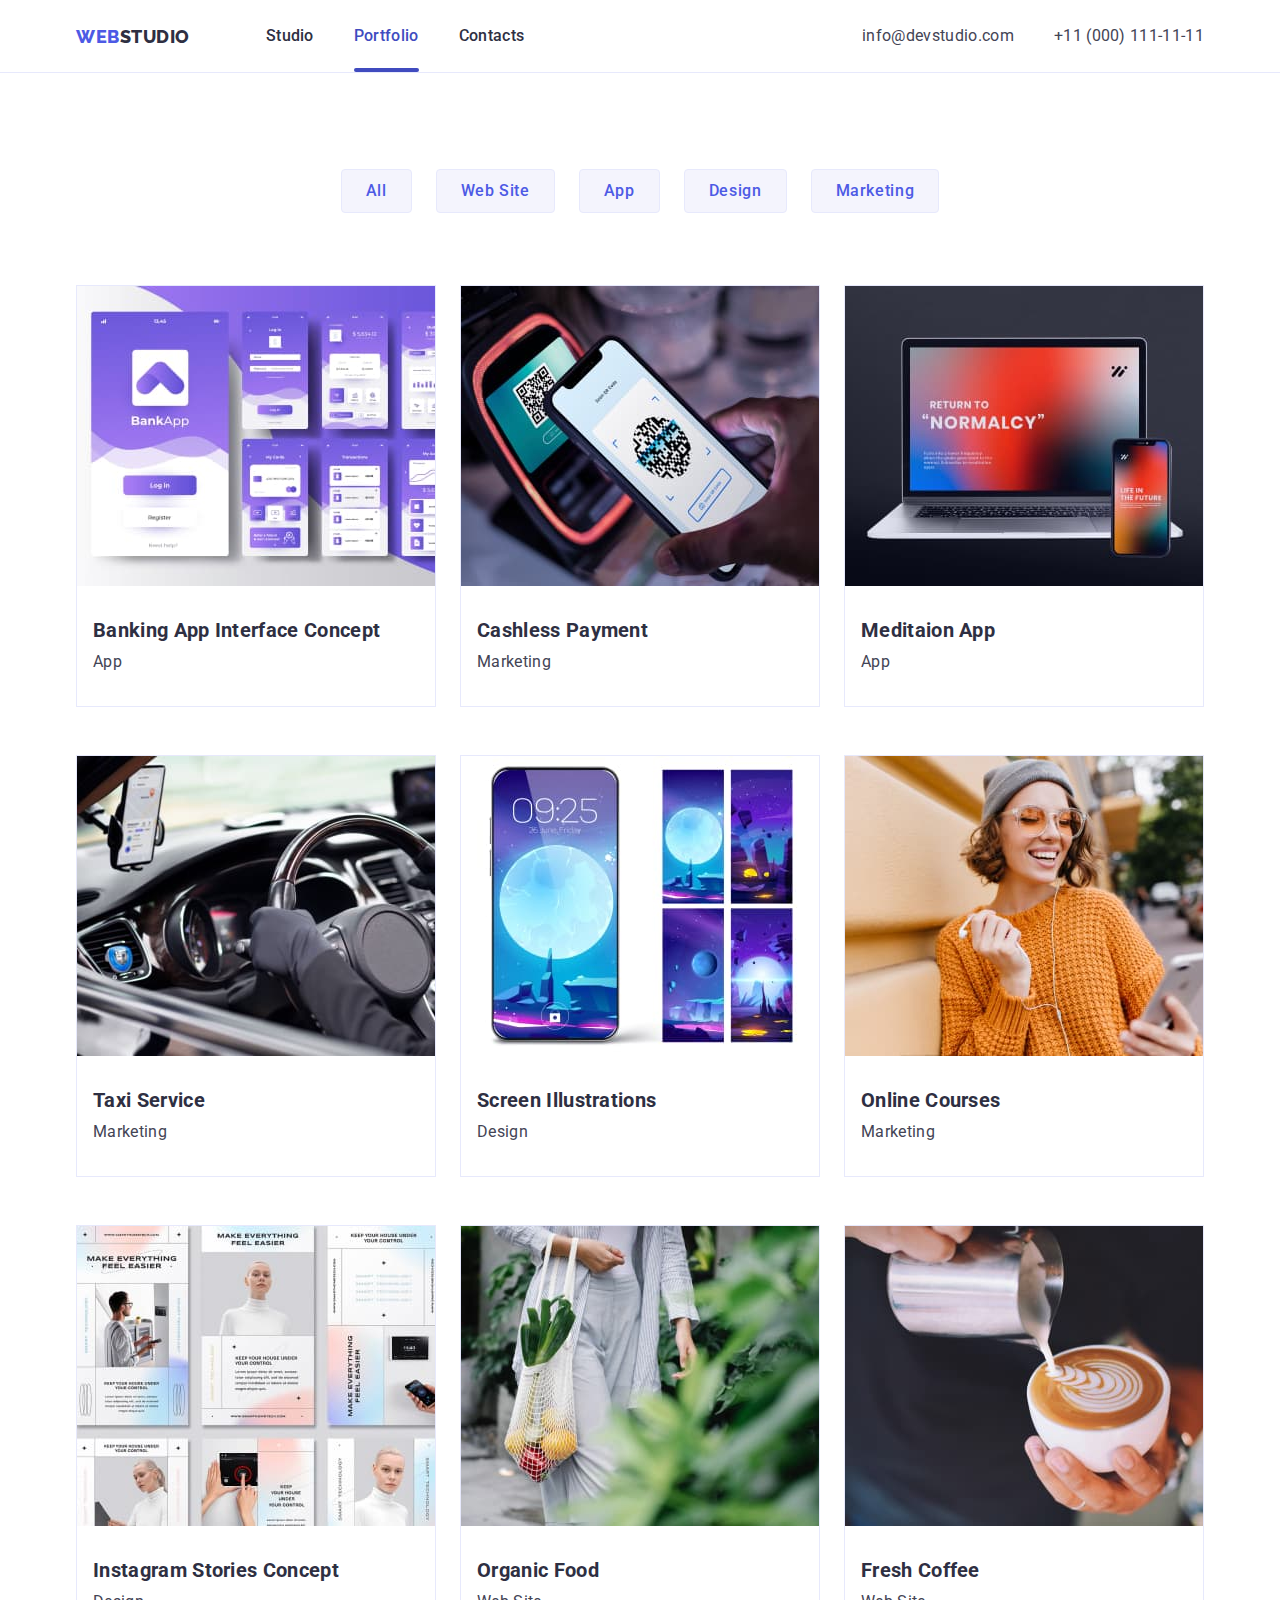
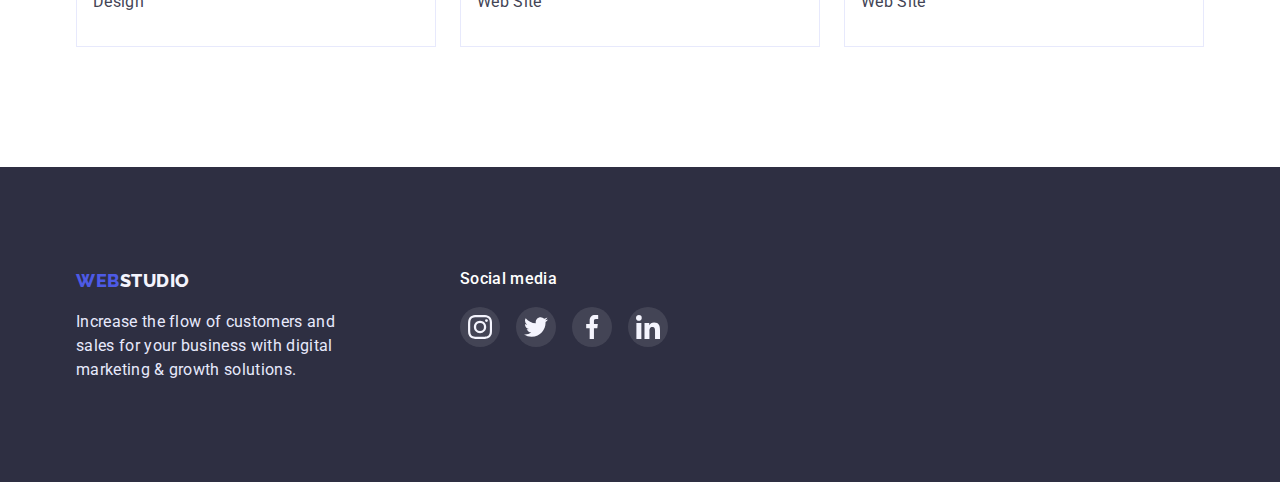
==== portfolio.html @ 09c3376d "Initial commit" ====
<!DOCTYPE html>
<html lang="en">
	<head>
		<meta charset="UTF-8" />
		<meta http-equiv="X-UA-Compatible" content="IE=edge" />
		<meta name="viewport" content="width=device-width, initial-scale=1.0" />
		<title>Document</title>
		<link rel="preconnect" href="https://fonts.googleapis.com" />
		<link rel="preconnect" href="https://fonts.gstatic.com" crossorigin />
		<link
			href="https://fonts.googleapis.com/css2?family=Raleway:wght@800&family=Roboto:wght@400;500;700;900&display=swap"
			rel="stylesheet"
		/>
		<link
			rel="stylesheet"
			href="https://cdnjs.cloudflare.com/ajax/libs/modern-normalize/1.1.0/modern-normalize.min.css"
		/>
		<link rel="stylesheet" href="./css/styles.css" />
	</head>
	<body>
		<!-- Top line -->
		<header class="header">
			<div class="container container-header"
				><nav class="nav">
					<a class="logo link" href="./index.html"><span class="logo-item">Web</span>Studio</a>
					<ul class="nav-list list">
						<li class="nav-list-item"><a href="./index.html" class="link-header link">Studio</a></li>
						<li class="nav-list-item"><a href="./portfolio.html" class="active-link link-header link">Portfolio</a></li>
						<li class="nav-list-item"><a href="" class="link-header link">Contacts</a></li>
					</ul>
				</nav>
				<address class="contacts">
					<ul class="contacts-list list">
						<li class="contacts-list-item"
							><a href="mailto:info@devstudio.com" class="contacts-link link">info@devstudio.com</a></li
						>
						<li class="contacts-list-item"
							><a href="tel:+110001111111" class="contacts-link link">+11 (000) 111-11-11</a></li
						>
					</ul>
				</address>
			</div>
		</header>

		<main>
			<section class="portfolio-section"
				><div class="container">
					<h1 hidden>Portfolio</h1>
					<ul class="portfolio-list-button list">
						<li class="portfolio-button-item"><button type="button" class="portfolio-button">All</button></li>
						<li class="portfolio-button-item"><button type="button" class="portfolio-button">Web Site</button></li>
						<li class="portfolio-button-item"><button type="button" class="portfolio-button">App</button></li>
						<li class="portfolio-button-item"><button type="button" class="portfolio-button">Design</button></li>
						<li class="portfolio-button-item"><button type="button" class="portfolio-button">Marketing</button></li></ul
					>

					<ul class="portfolio-list-image list">
						<li class="portfolio-image-item">
							<a href="" class="link portfolio-image-item-link">
								<div class="portfolio-thumb">
									<img src="./images/banking-app-Interface-concept.jpg" alt="app" width="360" class="portfolio-image" />
									<div class="portfolio-overlay">
										<p class="portfolio-thumb-text"
											>14 Stylish and User-Friendly App Design Concepts · Task Manager App · Calorie Tracker App ·
											Exotic Fruit Ecommerce App · Cloud Storage App</p
										>
									</div>
								</div>
								<div class="portfolio-image-item-text-container"
									><h2 class="portfolio-heading-image">Banking App Interface Concept</h2>
									<p class="portfolio-image-subtitle">App</p></div
								></a
							>
						</li>

						<li class="portfolio-image-item">
							<a href="" class="link portfolio-image-item-link">
								<div class="portfolio-thumb">
									<img src="./images/cashless-payment.jpg" alt="marketing" width="360" class="portfolio-image" />
									<div class="portfolio-overlay">
										<p class="portfolio-thumb-text"
											>14 Stylish and User-Friendly App Design Concepts · Task Manager App · Calorie Tracker App ·
											Exotic Fruit Ecommerce App · Cloud Storage App</p
										>
									</div>
								</div>
								<div class="portfolio-image-item-text-container"
									><h2 class="portfolio-heading-image">Cashless Payment</h2>
									<p class="portfolio-image-subtitle">Marketing</p></div
								></a
							>
						</li>
						<li class="portfolio-image-item">
							<a href="" class="link portfolio-image-item-link">
								<div class="portfolio-thumb">
									<img src="./images/meditaion-app.jpg" alt="app" width="360" class="portfolio-image" />
									<div class="portfolio-overlay">
										<p class="portfolio-thumb-text"
											>14 Stylish and User-Friendly App Design Concepts · Task Manager App · Calorie Tracker App ·
											Exotic Fruit Ecommerce App · Cloud Storage App</p
										>
									</div>
								</div>
								<div class="portfolio-image-item-text-container"
									><h2 class="portfolio-heading-image">Meditaion App</h2>
									<p class="portfolio-image-subtitle">App</p></div
								></a
							>
						</li>
						<li class="portfolio-image-item">
							<a href="" class="link portfolio-image-item-link">
								<div class="portfolio-thumb">
									<img src="./images/taxi-service.jpg" alt="marketing" width="360" class="portfolio-image" />
									<div class="portfolio-overlay">
										<p class="portfolio-thumb-text"
											>14 Stylish and User-Friendly App Design Concepts · Task Manager App · Calorie Tracker App ·
											Exotic Fruit Ecommerce App · Cloud Storage App</p
										>
									</div>
								</div>
								<div class="portfolio-image-item-text-container"
									><h2 class="portfolio-heading-image">Taxi Service</h2>
									<p class="portfolio-image-subtitle">Marketing</p></div
								></a
							>
						</li>
						<li class="portfolio-image-item">
							<a href="" class="link portfolio-image-item-link">
								<div class="portfolio-thumb">
									<img src="./images/screen-illustrations.jpg" alt="design" width="360" class="portfolio-image" />
									<div class="portfolio-overlay">
										<p class="portfolio-thumb-text"
											>14 Stylish and User-Friendly App Design Concepts · Task Manager App · Calorie Tracker App ·
											Exotic Fruit Ecommerce App · Cloud Storage App</p
										>
									</div>
								</div>
								<div class="portfolio-image-item-text-container"
									><h2 class="portfolio-heading-image">Screen Illustrations</h2>
									<p class="portfolio-image-subtitle">Design</p></div
								></a
							>
						</li>
						<li class="portfolio-image-item">
							<a href="" class="link portfolio-image-item-link">
								<div class="portfolio-thumb">
									<img src="./images/online-courses.jpg" alt="marketing" width="360" class="portfolio-image" />
									<div class="portfolio-overlay">
										<p class="portfolio-thumb-text"
											>14 Stylish and User-Friendly App Design Concepts · Task Manager App · Calorie Tracker App ·
											Exotic Fruit Ecommerce App · Cloud Storage App</p
										>
									</div>
								</div>
								<div class="portfolio-image-item-text-container"
									><h2 class="portfolio-heading-image">Online Courses</h2>
									<p class="portfolio-image-subtitle">Marketing</p></div
								></a
							>
						</li>
						<li class="portfolio-image-item">
							<a href="" class="link portfolio-image-item-link">
								<div class="portfolio-thumb">
									<img src="./images/instagram-stories-concept.jpg" alt="design" width="360" class="portfolio-image" />
									<div class="portfolio-overlay">
										<p class="portfolio-thumb-text"
											>14 Stylish and User-Friendly App Design Concepts · Task Manager App · Calorie Tracker App ·
											Exotic Fruit Ecommerce App · Cloud Storage App</p
										>
									</div>
								</div>
								<div class="portfolio-image-item-text-container">
									<h2 class="portfolio-heading-image">Instagram Stories Concept</h2>
									<p class="portfolio-image-subtitle">Design</p>
								</div></a
							>
						</li>
						<li class="portfolio-image-item">
							<a href="" class="link portfolio-image-item-link">
								<div class="portfolio-thumb">
									<img src="./images/organic-food.jpg" alt="web site" width="360" class="portfolio-image" />
									<div class="portfolio-overlay">
										<p class="portfolio-thumb-text"
											>14 Stylish and User-Friendly App Design Concepts · Task Manager App · Calorie Tracker App ·
											Exotic Fruit Ecommerce App · Cloud Storage App</p
										>
									</div>
								</div>
								<div class="portfolio-image-item-text-container"
									><h2 class="portfolio-heading-image">Organic Food</h2>
									<p class="portfolio-image-subtitle">Web Site</p></div
								></a
							>
						</li>
						<li class="portfolio-image-item">
							<a href="" class="link portfolio-image-item-link">
								<div class="portfolio-thumb">
									<img src="./images/fresh-coffee.jpg" alt="web site" width="360" class="portfolio-image" />
									<div class="portfolio-overlay">
										<p class="portfolio-thumb-text"
											>14 Stylish and User-Friendly App Design Concepts · Task Manager App · Calorie Tracker App ·
											Exotic Fruit Ecommerce App · Cloud Storage App</p
										>
									</div>
								</div>
								<div class="portfolio-image-item-text-container"
									><h2 class="portfolio-heading-image">Fresh Coffee</h2>
									<p class="portfolio-image-subtitle">Web Site</p></div
								></a
							>
						</li>
					</ul>
				</div></section
			>
		</main>

		<!-- Footer -->
		<footer class="footer-section">
			<div class="container footer-container"
				><div class="footer-container-logo"
					><a href="./index.html" class="logo-footer link"><span class="logo-item">Web</span>Studio</a>
					<p class="footer-section-subtitle">
						Increase the flow of customers and sales for your business with digital marketing & growth solutions.
					</p>
				</div>
				<div class="footer-container-socials">
					<p class="footer-container-socials-subtitle">Social media</p>
					<ul class="footer-container-socials-list list">
						<li class="footer-container-socials-item">
							<a href="" class="footer-container-socials-link link">
								<svg class="footer-container-socials-icon">
									<use href="./images/icons.svg#icon-instagram"></use>
								</svg>
							</a>
						</li>
						<li class="footer-container-socials-item">
							<a href="" class="footer-container-socials-link link">
								<svg class="footer-container-socials-icon">
									<use href="./images/icons.svg#icon-twitter"></use>
								</svg>
							</a>
						</li>
						<li class="footer-container-socials-item">
							<a href="" class="footer-container-socials-link link">
								<svg class="footer-container-socials-icon">
									<use href="./images/icons.svg#icon-facebook"></use>
								</svg>
							</a>
						</li>
						<li class="footer-container-socials-item">
							<a href="" class="footer-container-socials-link link">
								<svg class="footer-container-socials-icon">
									<use href="./images/icons.svg#icon-linkedin"></use>
								</svg>
							</a>
						</li>
					</ul>
				</div>
			</div>
		</footer>
	</body>
</html>
---- css/styles.css ----
:root {
    --primery-dark: #2E2F42;
    --primery-text: #434455; 
    --secondary-buttons: #E7E9FC;
    --brand-color: #4D5AE5;
    --background-ligh: #F4F4FD;
    --active-state: #404BBF;
    --icon-color: #8E8F99;
    --active-icon-color: #31D0AA;
    --modal-background: #FCFCFC;
    --primery-fond-size: 16px;
    --timing-function: cubic-bezier(0.4, 0, 0.2, 1);
}

/*  */
body {
    font-family: Roboto,sans-serif;
    color: var(--primery-text);
    font-size: var(--primery-fond-size);
    line-height: 1.5;
    letter-spacing: 0.02em;
}

.list {
    list-style-type: none;
}

.link {
    text-decoration: none;
}

p, h1, h2, h3, h4, h5, h6, ul {
    margin: 0;
    padding: 0;
    
}

.container {
    max-width: 1158px;
    margin: 0 auto;
    padding: 0 15px;
}

/* Header */
.header {
    border-bottom: 1px solid var(--secondary-buttons);
}

 .container-header {
    display: flex;
    align-items: center;
    justify-content: space-between;
 }

 .logo {
    color: var(--primery-dark);
    font-family: Raleway,sans-serif;
    font-weight: 800;
    font-size: 18px;
    letter-spacing: 0.03em;
    text-transform: uppercase;
 }
 .logo-item {
    color: var(--brand-color);
 }

 .nav {
    display: flex;
    align-items: center;
 }

 .nav-list {
    display: flex;
    margin-left: 76px;

    font-weight: 500;
    font-size: var(--primery-fond-size);
    
 }

 .nav-list-item + .nav-list-item {
    margin-left: 40px;
 }

 .contacts-list {
    display: flex;

    font-size: var(--primery-fond-size);
 }

 .contacts-list-item + .contacts-list-item {
    margin-left: 40px;
 }

 .link-header {
    display: block;
    padding-top: 24px;
    padding-bottom: 24px;

    color: var(--primery-dark);

    transition: color 250ms var(--timing-function) ;
    position: relative;
 }
 

 .contacts-link {
    color: var(--primery-text);
    font-style: normal;

    transition: color 250ms var(--timing-function);
 }

 .active-link.link-header {
    color: var(--active-state);
 }

 .active-link::after  {
    content: '';
    height: 4px;
    width: 100%;
    border-radius: 2px;
    display: block;
    background-color: var(--active-state) ;


    position: absolute;
    left: 0;
    bottom: 0;
 }

 .link-header:hover,
 .link-header:focus,
 .contacts-link:hover,
 .contacts-link:focus {
    color: var(--active-state);
 }



 /* Main */ 
 /* Hero */

 .hero {
    padding-top: 188px;
    padding-bottom: 188px;
    max-width: 1440px;
    height: 600px;
    margin: 0 auto;

    background-color: var(--primery-dark);
    text-align: center;

    background-image: linear-gradient(
    rgba(46, 47, 66, 0.7),
    rgba(46, 47, 66, 0.7)),
    url(../images/people-office.jpg);
    background-repeat: no-repeat;
    background-position: center;
    background-size: cover;
 }
 .hero-heading {
    color: #fff;
    font-weight: 700;
    font-size: 56px;
    line-height: 1.07;
 }
 .hero-button {
    display: inline-block;
    border-radius: 4px;
    padding: 16px 32px;
    margin-top: 48px;
    box-shadow: 0px 4px 4px rgba(0, 0, 0, 0.15);

    background-color: var(--brand-color);
    color: #fff;
    border: none;
    font-family: inherit;
    cursor: pointer;
    font-weight: 500;
    font-size: 16px;

    transition: background-color 250ms var(--timing-function);
 }

 .hero-button:hover,
 .hero-button:focus {
    background-color: var(--active-state);
 }

 /* Advantages */

 .fisher-section {
    padding-top: 120px;
    padding-bottom: 120px;
 }

 .fisher-section-heading {
    margin-bottom: 8px;

    color: var(--primery-dark);
    font-weight: 500;
    font-size: 20px;
    line-height: 1.2;
    
}

 .fisher-section-list {
    display: flex;
    
 }

 .fisher-section-item + .fisher-section-item {
    margin-left: 24px;
 }

 .fisher-section-item {
    width: calc((100% - 72px) / 4 )
 }


 .fisher-container {
    
    height: 112px;
    border-radius: 4px;
    background-color: var(--background-ligh);
    margin-bottom: 8px;
    display: flex;
    justify-content: center;
    align-items: center;
 }

 .fisher-container-icon {
    width: 64px;
    height: 64px;
 }

/* list-of-works */

.specification-section-title {
    color: var(--primery-dark);
    font-size: 36px;
    line-height: 1.11;
    font-weight: 700;
}

.specification-section-title {
    text-align: center;
}

 .specification-section-list {
    display: flex;
    margin-top: 72px;
    justify-content: space-between;
    padding-bottom: 120px;
}

.specification-section-item {
    padding: 0;
}

.specification-section-image {
    display: block;
    border: 1px solid var(--secondary-buttons);
}

/* Our-Team */

.workers-section {
    background-color: var(--background-ligh);
    text-align: center;
    padding-bottom: 110px;
    padding-top: 120px;
}


.workers-section-title {
    display: inline-block;
    margin-bottom: 72px;

    color: var(--primery-dark);
    font-weight: 700;
    font-size: 36px;
    line-height: 1.11;
   
}


.workers-section-heading {
    color: var(--primery-dark);
    font-weight: 500;
    font-size: 20px;
    line-height: 1.2;
}

.workers-section-list {
    display: flex;
    justify-content: space-between;
}

.workers-section-item {
    border-radius: 0px 0px 4px 4px;
    box-shadow: 0px 1px 6px rgba(46, 47, 66, 0.08), 0px 1px 1px rgba(46, 47, 66, 0.16), 0px 2px 1px rgba(46, 47, 66, 0.08);
    background-color: #fff;
}
.workers-section-item-text-container {
    padding-top: 32px;
    padding-bottom: 32px;
    display: flex;
    flex-direction: column;
    gap: 8px;
}

.workers-section-image {
    display: block;
}

.workers-section-list-link {
    display: flex;
    justify-content: center ;
    gap: 24px;

}

.workers-section-icon {
    width: 16px;
    height: 16px;
    fill: var(--background-ligh);

}

.workers-section-icon-link {
    width: 100%;
    height: 100%;
    background-color: var(--brand-color) ;
    border-radius: 50%;
    display: flex;
    justify-content: center;
    align-items: center;

    transition: background-color 250ms var(--timing-function);
}

.workers-section-list-item {
    width: 40px;
    height: 40px;
}

.workers-section-icon-link:hover,
.workers-section-icon-link:focus {
    background-color: var(--active-state) ;
}

/* Customers */

.aside-section {
    padding-top: 130px;
    padding-bottom: 120px;
}

.aside-section-title {
    font-weight: 700;
    font-size: 36px;
    line-height: 1.111;
    letter-spacing: 0.02em;
    text-align: center;
    color: var(--primery-dark);
    margin-bottom: 72px;
}

.aside-section-list {
    display: flex;
    justify-content: center;
    gap: 24px;

}

.aside-section-list-item {
    width: 168px;
    height: 88px;
}

.aside-section-list-link {
    border: 1px solid var(--icon-color) ;
    border-radius: 4px;
    width: 100%;
    height: 100%;
    display: flex ;
    justify-content: center;
    align-items: center;

    fill: var(--icon-color);

    transition: border-color 250ms var(--timing-function),
    fill 250ms var(--timing-function);
}

.aside-section-list-icon {
    width: 104px;
    height: 56px; 
}

.aside-section-list-link:hover,
.aside-section-list-link:focus {
    fill: var(--active-state);
    border-color: var(--active-state) ;
}


/* Footer */

.footer-section {
    padding-top: 100px;
    padding-bottom: 100px;

    background-color: var(--primery-dark);
}
.footer-section-subtitle {
    width: 264px;

    color: var(--secondary-buttons);
}

.logo-footer {
    margin-bottom: 16px;
    display: block;

    color: var(--background-ligh);
    font-family: Raleway,sans-serif;
    font-weight: 800;
    font-size: 18px;
    letter-spacing: 0.03em;
    text-transform: uppercase;
}

.footer-container {
    display: flex;
}

.footer-container-socials-subtitle {
    color: #fff;
    margin-bottom: 16px;
    letter-spacing: 0.02em;
    font-weight: 500;
}

.footer-container-socials {
    margin-left: 120px;
}

.footer-container-socials-list {
    display: flex;
    gap: 16px;
}


.footer-container-socials-link {
    background-color: rgba(255, 255, 255, 0.1);
    border-radius: 50%;
    fill: var(--background-ligh);
    width: 100%;
    height: 100%;
    display: flex ;
    justify-content: center;
    align-items: center;

    transition: background-color 250ms var(--timing-function);
}

.footer-container-socials-item {
    width: 40px;
    height: 40px;
}

.footer-container-socials-icon {
    width: 24px;
    height: 24px;
}

.footer-container-socials-link:hover,
.footer-container-socials-link:focus {
   background-color: var(--active-icon-color) ;
}

/* Modal */
.backdrop {
    position: fixed;
    top: 0;
    left: 0;
    width: 100%;
    height: 100%;
    background: rgba(46, 47, 66, 0.4);
    display: flex;
    justify-content: center;
    align-items: center;
    padding: 20px 0;
    transition: opacity 250ms var(--timing-function),
            visibility 250ms var(--timing-function);
}


.modal {
    width: 100%;
    height: 100%;
    max-width: 408px;
    max-height: 576px;
    
    box-shadow: 0px 1px 1px rgba(0, 0, 0, 0.14), 0px 1px 3px rgba(0, 0, 0, 0.12), 0px 2px 1px rgba(0, 0, 0, 0.2);
    border-radius: 4px;
    background: var(--modal-background);
    

    position: relative;
    transition: transform 250ms var(--timing-function);
}

.modal-button {
    width: 24px;
    height: 24px;
    border: 1px solid rgba(0, 0, 0, 0.1);
    background-color: var(--secondary-buttons);
    border-radius: 50%;
    cursor: pointer;
    fill: #000;

    display: flex;
    justify-content: center;
    align-items: center;

    position: absolute;
    right: 24px;
    top: 24px;

    transition: border 250ms var(--timing-function),
    background-color 250ms var(--timing-function),
    fill 250ms var(--timing-function);
}

.modal-button:hover,
.modal-button:focus {
    border: none;
    background-color: var(--active-state);
    fill: #ffffff;
}

.modal-button-svg {
    width: 8px;
    height: 8px;
}

.backdrop.is-hidden {
    opacity: 0;
    visibility: hidden;
    pointer-events: none;
}

.backdrop.is-hidden .modal {
    transform: scale(0);
}

/* Portfolio */

.portfolio-section {
    padding-top: 96px;
    padding-bottom: 120px;
}

.portfolio-list-button {
    display: flex;
    justify-content: center;

}



.portfolio-button {
    border-radius: 4px;
    padding: 12px 24px;

    background-color: var(--background-ligh);
    color: var(--brand-color);
    font-weight: 500;
    letter-spacing: 0.04em;
    border: 1px solid var(--secondary-buttons);
    font-family: inherit;
    cursor: pointer;

    transition: background-color 250ms var(--timing-function),
                color 250ms var(--timing-function),
                box-shadow 250ms var(--timing-function),
                border-color 250ms var(--timing-function);
}

.portfolio-button-item + .portfolio-button-item {
    margin-left: 24px;
}

.portfolio-button:hover,
.portfolio-button:focus {
    background-color: var(--active-state); 
    color: #fff;
    box-shadow: 0px 3px 1px rgba(0, 0, 0, 0.1), 0px 2px 1px rgba(0, 0, 0, 0.08), 0px 2px 2px rgba(0, 0, 0, 0.12);
    border-color: var(--active-state);
}

.portfolio-list-image {
    display: flex;
    flex-wrap: wrap;
    margin-top: 72px;
    gap: 48px 24px;
}

.portfolio-image-item-text-container {
    padding-left: 16px;
    padding-top: 32px;
    padding-bottom: 32px;
}

.portfolio-image-subtitle {
    color: var(--primery-text);
}

.portfolio-image-item {
    width: calc((100% - 48px) / 3);
}
.portfolio-image-item-link {
    display: block;
    border: 1px solid var(--secondary-buttons);

    transition: box-shadow 250ms var(--timing-function),
    border 250ms var(--timing-function);
}

 .portfolio-image-item-link:hover  ,
 .portfolio-image-item-link:focus {
    box-shadow: 0px 1px 6px rgba(46, 47, 66, 0.08), 0px 1px 1px rgba(46, 47, 66, 0.16), 0px 2px 1px rgba(46, 47, 66, 0.08);
    border: 1px solid var(--background-ligh);

}


.portfolio-heading-image {
    margin-bottom: 8px;

    font-size: 20px;
    line-height: 1.2;
    color: var(--primery-dark);
}


.portfolio-image {
    display: block;
}

.portfolio-thumb {
    position: relative;
    overflow: hidden;
}

.portfolio-overlay {
    position: absolute;
    top: 0;
    left: 0;
    transform: translateY(100%);
    transition: transform 250ms var(--timing-function);

    
    width: 100%;
    height: 100%;
    padding: 40px 32px;

    background-color: var(--brand-color);
} 

.portfolio-thumb-text {
    color: var(--background-ligh);
}

.portfolio-image-item-link:hover .portfolio-overlay,
.portfolio-image-item-link:focus .portfolio-overlay   {
    transform: translateY(0);
}
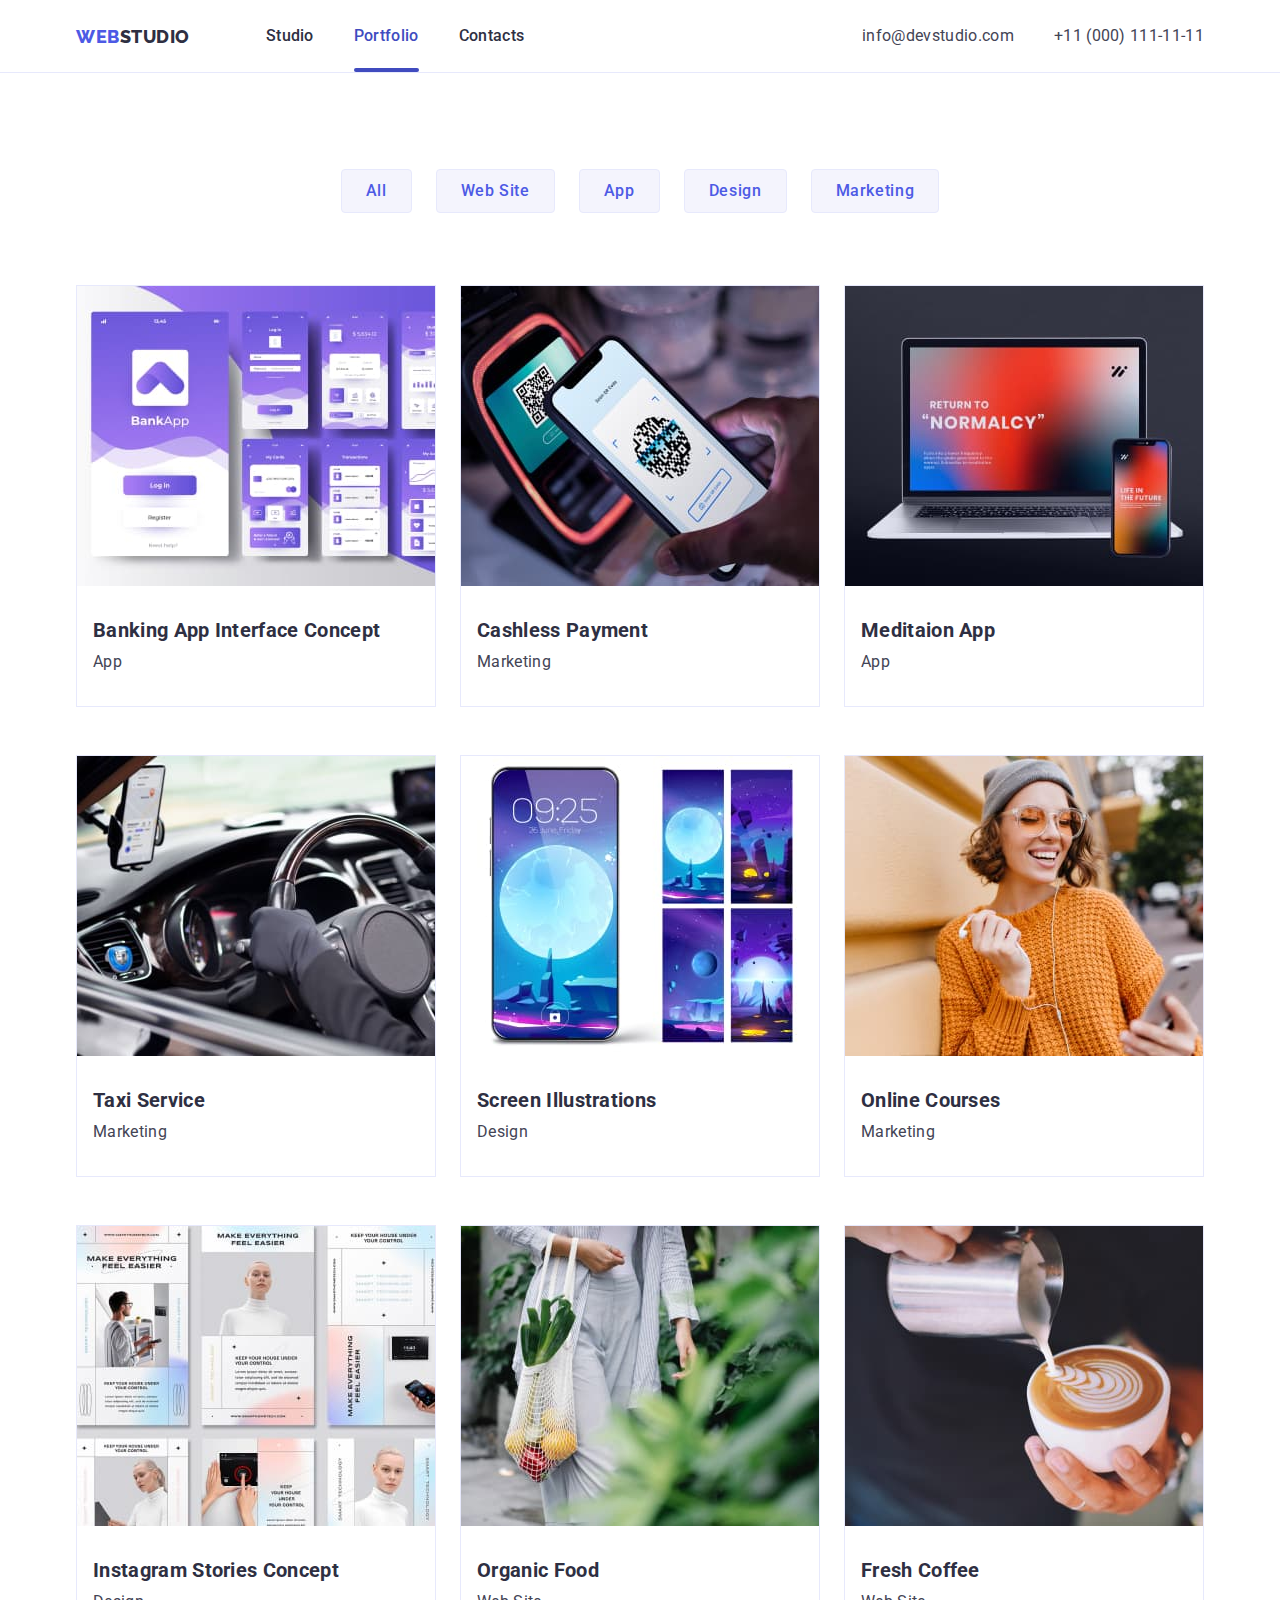
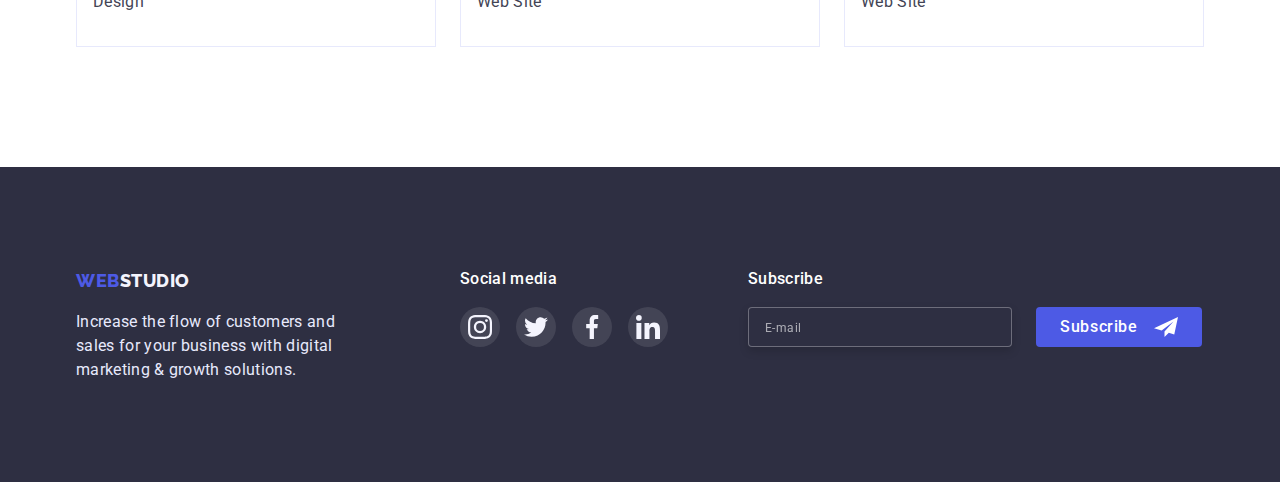
==== commit 538ab8c3: "add-form" ====
--- a/portfolio.html
+++ b/portfolio.html
@@ -256,6 +256,18 @@
 						</li>
 					</ul>
 				</div>
+				<div class="footer-container-form">
+					<p class="footer-container-form-title">Subscribe</p>
+					<form class="footer-form" action="">
+						<input class="footer-form-input" type="email" placeholder="E-mail" name="user-email-footer" />
+						<button class="footer-container-form-button" type="submit">
+							<span class="footer-container-form-button-text">Subscribe</span>
+							<svg class="footer-container-form-icon">
+								<use href="./images/icons.svg#icon-frame-3"></use>
+							</svg>
+						</button>
+					</form>
+				</div>
 			</div>
 		</footer>
 	</body>
--- a/css/styles.css
+++ b/css/styles.css
@@ -1,703 +1,859 @@
 :root {
-    --primery-dark: #2E2F42;
-    --primery-text: #434455; 
-    --secondary-buttons: #E7E9FC;
-    --brand-color: #4D5AE5;
-    --background-ligh: #F4F4FD;
-    --active-state: #404BBF;
-    --icon-color: #8E8F99;
-    --active-icon-color: #31D0AA;
-    --modal-background: #FCFCFC;
-    --primery-fond-size: 16px;
-    --timing-function: cubic-bezier(0.4, 0, 0.2, 1);
+	--primery-dark: #2e2f42;
+	--primery-text: #434455;
+	--secondary-buttons: #e7e9fc;
+	--brand-color: #4d5ae5;
+	--background-ligh: #f4f4fd;
+	--active-state: #404bbf;
+	--icon-color: #8e8f99;
+	--active-icon-color: #31d0aa;
+	--modal-background: #fcfcfc;
+	--modal-form-text: #757575;
+	--primery-fond-size: 16px;
+	--timing-function: cubic-bezier(0.4, 0, 0.2, 1);
 }
 
 /*  */
 body {
-    font-family: Roboto,sans-serif;
-    color: var(--primery-text);
-    font-size: var(--primery-fond-size);
-    line-height: 1.5;
-    letter-spacing: 0.02em;
+	font-family: Roboto, sans-serif;
+	color: var(--primery-text);
+	font-size: var(--primery-fond-size);
+	line-height: 1.5;
+	letter-spacing: 0.02em;
 }
 
 .list {
-    list-style-type: none;
+	list-style-type: none;
 }
 
 .link {
-    text-decoration: none;
-}
-
-p, h1, h2, h3, h4, h5, h6, ul {
-    margin: 0;
-    padding: 0;
-    
+	text-decoration: none;
+}
+
+p,
+h1,
+h2,
+h3,
+h4,
+h5,
+h6,
+ul {
+	margin: 0;
+	padding: 0;
 }
 
 .container {
-    max-width: 1158px;
-    margin: 0 auto;
-    padding: 0 15px;
+	max-width: 1158px;
+	margin: 0 auto;
+	padding: 0 15px;
 }
 
 /* Header */
 .header {
-    border-bottom: 1px solid var(--secondary-buttons);
-}
-
- .container-header {
-    display: flex;
-    align-items: center;
-    justify-content: space-between;
- }
-
- .logo {
-    color: var(--primery-dark);
-    font-family: Raleway,sans-serif;
-    font-weight: 800;
-    font-size: 18px;
-    letter-spacing: 0.03em;
-    text-transform: uppercase;
- }
- .logo-item {
-    color: var(--brand-color);
- }
-
- .nav {
-    display: flex;
-    align-items: center;
- }
-
- .nav-list {
-    display: flex;
-    margin-left: 76px;
-
-    font-weight: 500;
-    font-size: var(--primery-fond-size);
-    
- }
-
- .nav-list-item + .nav-list-item {
-    margin-left: 40px;
- }
-
- .contacts-list {
-    display: flex;
-
-    font-size: var(--primery-fond-size);
- }
-
- .contacts-list-item + .contacts-list-item {
-    margin-left: 40px;
- }
-
- .link-header {
-    display: block;
-    padding-top: 24px;
-    padding-bottom: 24px;
-
-    color: var(--primery-dark);
-
-    transition: color 250ms var(--timing-function) ;
-    position: relative;
- }
- 
-
- .contacts-link {
-    color: var(--primery-text);
-    font-style: normal;
-
-    transition: color 250ms var(--timing-function);
- }
-
- .active-link.link-header {
-    color: var(--active-state);
- }
-
- .active-link::after  {
-    content: '';
-    height: 4px;
-    width: 100%;
-    border-radius: 2px;
-    display: block;
-    background-color: var(--active-state) ;
-
-
-    position: absolute;
-    left: 0;
-    bottom: 0;
- }
-
- .link-header:hover,
- .link-header:focus,
- .contacts-link:hover,
- .contacts-link:focus {
-    color: var(--active-state);
- }
-
-
-
- /* Main */ 
- /* Hero */
-
- .hero {
-    padding-top: 188px;
-    padding-bottom: 188px;
-    max-width: 1440px;
-    height: 600px;
-    margin: 0 auto;
-
-    background-color: var(--primery-dark);
-    text-align: center;
-
-    background-image: linear-gradient(
-    rgba(46, 47, 66, 0.7),
-    rgba(46, 47, 66, 0.7)),
-    url(../images/people-office.jpg);
-    background-repeat: no-repeat;
-    background-position: center;
-    background-size: cover;
- }
- .hero-heading {
-    color: #fff;
-    font-weight: 700;
-    font-size: 56px;
-    line-height: 1.07;
- }
- .hero-button {
-    display: inline-block;
-    border-radius: 4px;
-    padding: 16px 32px;
-    margin-top: 48px;
-    box-shadow: 0px 4px 4px rgba(0, 0, 0, 0.15);
-
-    background-color: var(--brand-color);
-    color: #fff;
-    border: none;
-    font-family: inherit;
-    cursor: pointer;
-    font-weight: 500;
-    font-size: 16px;
-
-    transition: background-color 250ms var(--timing-function);
- }
-
- .hero-button:hover,
- .hero-button:focus {
-    background-color: var(--active-state);
- }
-
- /* Advantages */
-
- .fisher-section {
-    padding-top: 120px;
-    padding-bottom: 120px;
- }
-
- .fisher-section-heading {
-    margin-bottom: 8px;
-
-    color: var(--primery-dark);
-    font-weight: 500;
-    font-size: 20px;
-    line-height: 1.2;
-    
-}
-
- .fisher-section-list {
-    display: flex;
-    
- }
-
- .fisher-section-item + .fisher-section-item {
-    margin-left: 24px;
- }
-
- .fisher-section-item {
-    width: calc((100% - 72px) / 4 )
- }
-
-
- .fisher-container {
-    
-    height: 112px;
-    border-radius: 4px;
-    background-color: var(--background-ligh);
-    margin-bottom: 8px;
-    display: flex;
-    justify-content: center;
-    align-items: center;
- }
-
- .fisher-container-icon {
-    width: 64px;
-    height: 64px;
- }
+	border-bottom: 1px solid var(--secondary-buttons);
+}
+
+.container-header {
+	display: flex;
+	align-items: center;
+	justify-content: space-between;
+}
+
+.logo {
+	color: var(--primery-dark);
+	font-family: Raleway, sans-serif;
+	font-weight: 800;
+	font-size: 18px;
+	letter-spacing: 0.03em;
+	text-transform: uppercase;
+}
+.logo-item {
+	color: var(--brand-color);
+}
+
+.nav {
+	display: flex;
+	align-items: center;
+}
+
+.nav-list {
+	display: flex;
+	margin-left: 76px;
+
+	font-weight: 500;
+	font-size: var(--primery-fond-size);
+}
+
+.nav-list-item + .nav-list-item {
+	margin-left: 40px;
+}
+
+.contacts-list {
+	display: flex;
+
+	font-size: var(--primery-fond-size);
+}
+
+.contacts-list-item + .contacts-list-item {
+	margin-left: 40px;
+}
+
+.link-header {
+	display: block;
+	padding-top: 24px;
+	padding-bottom: 24px;
+
+	color: var(--primery-dark);
+
+	transition: color 250ms var(--timing-function);
+	position: relative;
+}
+
+.contacts-link {
+	color: var(--primery-text);
+	font-style: normal;
+
+	transition: color 250ms var(--timing-function);
+}
+
+.active-link.link-header {
+	color: var(--active-state);
+}
+
+.active-link::after {
+	content: "";
+	height: 4px;
+	width: 100%;
+	border-radius: 2px;
+	display: block;
+	background-color: var(--active-state);
+
+	position: absolute;
+	left: 0;
+	bottom: 0;
+}
+
+.link-header:hover,
+.link-header:focus,
+.contacts-link:hover,
+.contacts-link:focus {
+	color: var(--active-state);
+}
+
+/* Main */
+/* Hero */
+
+.hero {
+	padding-top: 188px;
+	padding-bottom: 188px;
+	max-width: 1440px;
+	height: 600px;
+	margin: 0 auto;
+
+	background-color: var(--primery-dark);
+	text-align: center;
+
+	background-image: linear-gradient(rgba(46, 47, 66, 0.7), rgba(46, 47, 66, 0.7)), url(../images/people-office.jpg);
+	background-repeat: no-repeat;
+	background-position: center;
+	background-size: cover;
+}
+.hero-heading {
+	color: #fff;
+	font-weight: 700;
+	font-size: 56px;
+	line-height: 1.07;
+}
+.hero-button {
+	display: inline-block;
+	border-radius: 4px;
+	padding: 16px 32px;
+	margin-top: 48px;
+	box-shadow: 0px 4px 4px rgba(0, 0, 0, 0.15);
+
+	background-color: var(--brand-color);
+	color: #fff;
+	border: none;
+	font-family: inherit;
+	cursor: pointer;
+	font-weight: 500;
+	font-size: 16px;
+
+	transition: background-color 250ms var(--timing-function);
+}
+
+.hero-button:hover,
+.hero-button:focus {
+	background-color: var(--active-state);
+}
+
+/* Advantages */
+
+.fisher-section {
+	padding-top: 120px;
+	padding-bottom: 120px;
+}
+
+.fisher-section-heading {
+	margin-bottom: 8px;
+
+	color: var(--primery-dark);
+	font-weight: 500;
+	font-size: 20px;
+	line-height: 1.2;
+}
+
+.fisher-section-list {
+	display: flex;
+}
+
+.fisher-section-item + .fisher-section-item {
+	margin-left: 24px;
+}
+
+.fisher-section-item {
+	width: calc((100% - 72px) / 4);
+}
+
+.fisher-container {
+	height: 112px;
+	border-radius: 4px;
+	background-color: var(--background-ligh);
+	margin-bottom: 8px;
+	display: flex;
+	justify-content: center;
+	align-items: center;
+}
+
+.fisher-container-icon {
+	width: 64px;
+	height: 64px;
+}
 
 /* list-of-works */
 
 .specification-section-title {
-    color: var(--primery-dark);
-    font-size: 36px;
-    line-height: 1.11;
-    font-weight: 700;
+	color: var(--primery-dark);
+	font-size: 36px;
+	line-height: 1.11;
+	font-weight: 700;
 }
 
 .specification-section-title {
-    text-align: center;
-}
-
- .specification-section-list {
-    display: flex;
-    margin-top: 72px;
-    justify-content: space-between;
-    padding-bottom: 120px;
+	text-align: center;
+}
+
+.specification-section-list {
+	display: flex;
+	margin-top: 72px;
+	justify-content: space-between;
+	padding-bottom: 120px;
 }
 
 .specification-section-item {
-    padding: 0;
+	padding: 0;
 }
 
 .specification-section-image {
-    display: block;
-    border: 1px solid var(--secondary-buttons);
+	display: block;
+	border: 1px solid var(--secondary-buttons);
 }
 
 /* Our-Team */
 
 .workers-section {
-    background-color: var(--background-ligh);
-    text-align: center;
-    padding-bottom: 110px;
-    padding-top: 120px;
-}
-
+	background-color: var(--background-ligh);
+	text-align: center;
+	padding-bottom: 110px;
+	padding-top: 120px;
+}
 
 .workers-section-title {
-    display: inline-block;
-    margin-bottom: 72px;
-
-    color: var(--primery-dark);
-    font-weight: 700;
-    font-size: 36px;
-    line-height: 1.11;
-   
-}
-
+	display: inline-block;
+	margin-bottom: 72px;
+
+	color: var(--primery-dark);
+	font-weight: 700;
+	font-size: 36px;
+	line-height: 1.11;
+}
 
 .workers-section-heading {
-    color: var(--primery-dark);
-    font-weight: 500;
-    font-size: 20px;
-    line-height: 1.2;
+	color: var(--primery-dark);
+	font-weight: 500;
+	font-size: 20px;
+	line-height: 1.2;
 }
 
 .workers-section-list {
-    display: flex;
-    justify-content: space-between;
+	display: flex;
+	justify-content: space-between;
 }
 
 .workers-section-item {
-    border-radius: 0px 0px 4px 4px;
-    box-shadow: 0px 1px 6px rgba(46, 47, 66, 0.08), 0px 1px 1px rgba(46, 47, 66, 0.16), 0px 2px 1px rgba(46, 47, 66, 0.08);
-    background-color: #fff;
+	border-radius: 0px 0px 4px 4px;
+	box-shadow: 0px 1px 6px rgba(46, 47, 66, 0.08), 0px 1px 1px rgba(46, 47, 66, 0.16), 0px 2px 1px rgba(46, 47, 66, 0.08);
+	background-color: #fff;
 }
 .workers-section-item-text-container {
-    padding-top: 32px;
-    padding-bottom: 32px;
-    display: flex;
-    flex-direction: column;
-    gap: 8px;
+	padding-top: 32px;
+	padding-bottom: 32px;
+	display: flex;
+	flex-direction: column;
+	gap: 8px;
 }
 
 .workers-section-image {
-    display: block;
+	display: block;
 }
 
 .workers-section-list-link {
-    display: flex;
-    justify-content: center ;
-    gap: 24px;
-
+	display: flex;
+	justify-content: center;
+	gap: 24px;
 }
 
 .workers-section-icon {
-    width: 16px;
-    height: 16px;
-    fill: var(--background-ligh);
-
+	width: 16px;
+	height: 16px;
+	fill: var(--background-ligh);
 }
 
 .workers-section-icon-link {
-    width: 100%;
-    height: 100%;
-    background-color: var(--brand-color) ;
-    border-radius: 50%;
-    display: flex;
-    justify-content: center;
-    align-items: center;
-
-    transition: background-color 250ms var(--timing-function);
+	width: 100%;
+	height: 100%;
+	background-color: var(--brand-color);
+	border-radius: 50%;
+	display: flex;
+	justify-content: center;
+	align-items: center;
+
+	transition: background-color 250ms var(--timing-function);
 }
 
 .workers-section-list-item {
-    width: 40px;
-    height: 40px;
+	width: 40px;
+	height: 40px;
 }
 
 .workers-section-icon-link:hover,
 .workers-section-icon-link:focus {
-    background-color: var(--active-state) ;
+	background-color: var(--active-state);
 }
 
 /* Customers */
 
 .aside-section {
-    padding-top: 130px;
-    padding-bottom: 120px;
+	padding-top: 130px;
+	padding-bottom: 120px;
 }
 
 .aside-section-title {
-    font-weight: 700;
-    font-size: 36px;
-    line-height: 1.111;
-    letter-spacing: 0.02em;
-    text-align: center;
-    color: var(--primery-dark);
-    margin-bottom: 72px;
+	font-weight: 700;
+	font-size: 36px;
+	line-height: 1.111;
+	letter-spacing: 0.02em;
+	text-align: center;
+	color: var(--primery-dark);
+	margin-bottom: 72px;
 }
 
 .aside-section-list {
-    display: flex;
-    justify-content: center;
-    gap: 24px;
-
+	display: flex;
+	justify-content: center;
+	gap: 24px;
 }
 
 .aside-section-list-item {
-    width: 168px;
-    height: 88px;
+	width: 168px;
+	height: 88px;
 }
 
 .aside-section-list-link {
-    border: 1px solid var(--icon-color) ;
-    border-radius: 4px;
-    width: 100%;
-    height: 100%;
-    display: flex ;
-    justify-content: center;
-    align-items: center;
-
-    fill: var(--icon-color);
-
-    transition: border-color 250ms var(--timing-function),
-    fill 250ms var(--timing-function);
+	border: 1px solid var(--icon-color);
+	border-radius: 4px;
+	width: 100%;
+	height: 100%;
+	display: flex;
+	justify-content: center;
+	align-items: center;
+
+	fill: var(--icon-color);
+
+	transition: border-color 250ms var(--timing-function), fill 250ms var(--timing-function);
 }
 
 .aside-section-list-icon {
-    width: 104px;
-    height: 56px; 
+	width: 104px;
+	height: 56px;
 }
 
 .aside-section-list-link:hover,
 .aside-section-list-link:focus {
-    fill: var(--active-state);
-    border-color: var(--active-state) ;
-}
-
+	fill: var(--active-state);
+	border-color: var(--active-state);
+}
 
 /* Footer */
 
 .footer-section {
-    padding-top: 100px;
-    padding-bottom: 100px;
-
-    background-color: var(--primery-dark);
+	padding-top: 100px;
+	padding-bottom: 100px;
+
+	background-color: var(--primery-dark);
 }
 .footer-section-subtitle {
-    width: 264px;
-
-    color: var(--secondary-buttons);
+	width: 264px;
+
+	color: var(--secondary-buttons);
 }
 
 .logo-footer {
-    margin-bottom: 16px;
-    display: block;
-
-    color: var(--background-ligh);
-    font-family: Raleway,sans-serif;
-    font-weight: 800;
-    font-size: 18px;
-    letter-spacing: 0.03em;
-    text-transform: uppercase;
+	margin-bottom: 16px;
+	display: block;
+
+	color: var(--background-ligh);
+	font-family: Raleway, sans-serif;
+	font-weight: 800;
+	font-size: 18px;
+	letter-spacing: 0.03em;
+	text-transform: uppercase;
 }
 
 .footer-container {
-    display: flex;
+	display: flex;
 }
 
 .footer-container-socials-subtitle {
-    color: #fff;
-    margin-bottom: 16px;
-    letter-spacing: 0.02em;
-    font-weight: 500;
+	color: #fff;
+	margin-bottom: 16px;
+	font-weight: 500;
 }
 
 .footer-container-socials {
-    margin-left: 120px;
+	margin-left: 120px;
 }
 
 .footer-container-socials-list {
-    display: flex;
-    gap: 16px;
-}
-
+	display: flex;
+	gap: 16px;
+}
 
 .footer-container-socials-link {
-    background-color: rgba(255, 255, 255, 0.1);
-    border-radius: 50%;
-    fill: var(--background-ligh);
-    width: 100%;
-    height: 100%;
-    display: flex ;
-    justify-content: center;
-    align-items: center;
-
-    transition: background-color 250ms var(--timing-function);
+	background-color: rgba(255, 255, 255, 0.1);
+	border-radius: 50%;
+	fill: var(--background-ligh);
+	width: 100%;
+	height: 100%;
+	display: flex;
+	justify-content: center;
+	align-items: center;
+
+	transition: background-color 250ms var(--timing-function);
 }
 
 .footer-container-socials-item {
-    width: 40px;
-    height: 40px;
+	width: 40px;
+	height: 40px;
 }
 
 .footer-container-socials-icon {
-    width: 24px;
-    height: 24px;
+	width: 24px;
+	height: 24px;
 }
 
 .footer-container-socials-link:hover,
 .footer-container-socials-link:focus {
-   background-color: var(--active-icon-color) ;
+	background-color: var(--active-icon-color);
+}
+
+.footer-container-form {
+	margin-left: 80px;
+}
+
+.footer-container-form-title {
+	font-weight: 500;
+	color: #ffffff;
+	margin-bottom: 16px;
+}
+
+.footer-form {
+	display: flex;
+}
+
+.footer-form-input {
+	width: 264px;
+	border: 1px solid rgba(255, 255, 255, 0.3);
+	filter: drop-shadow(0px 4px 4px rgba(0, 0, 0, 0.15));
+	border-radius: 4px;
+	background-color: var(--primery-dark);
+	padding-left: 16px;
+
+	color: #ffffff;
+	outline: none;
+}
+
+.footer-form-input::placeholder {
+	color: rgba(255, 255, 255, 0.6);
+	font-size: 12px;
+	letter-spacing: 0.04em;
+}
+
+.footer-container-form-button {
+	margin-left: 24px;
+	padding: 8px 24px;
+	display: flex;
+	align-items: center;
+
+	background-color: var(--brand-color);
+	border: none;
+	cursor: pointer;
+	border-radius: 4px;
+
+	transition: background-color 250ms var(--timing-function);
+}
+
+.footer-container-form-button:hover,
+.footer-container-form-button:focus {
+	background-color: var(--active-state);
+}
+
+.footer-container-form-button-text {
+	font-weight: 500;
+	letter-spacing: 0.04em;
+	color: #fff;
+}
+
+.footer-container-form-icon {
+	margin-left: 16px;
+	width: 24px;
+	height: 24px;
 }
 
 /* Modal */
 .backdrop {
-    position: fixed;
-    top: 0;
-    left: 0;
-    width: 100%;
-    height: 100%;
-    background: rgba(46, 47, 66, 0.4);
-    display: flex;
-    justify-content: center;
-    align-items: center;
-    padding: 20px 0;
-    transition: opacity 250ms var(--timing-function),
-            visibility 250ms var(--timing-function);
-}
-
+	position: fixed;
+	top: 0;
+	left: 0;
+	width: 100%;
+	height: 100%;
+	background: rgba(46, 47, 66, 0.4);
+	display: flex;
+	justify-content: center;
+	align-items: center;
+	padding: 20px 0;
+	transition: opacity 250ms var(--timing-function), visibility 250ms var(--timing-function);
+}
 
 .modal {
-    width: 100%;
-    height: 100%;
-    max-width: 408px;
-    max-height: 576px;
-    
-    box-shadow: 0px 1px 1px rgba(0, 0, 0, 0.14), 0px 1px 3px rgba(0, 0, 0, 0.12), 0px 2px 1px rgba(0, 0, 0, 0.2);
-    border-radius: 4px;
-    background: var(--modal-background);
-    
-
-    position: relative;
-    transition: transform 250ms var(--timing-function);
+	width: 100%;
+	height: 100%;
+	max-width: 408px;
+	max-height: 576px;
+	padding: 0 24px;
+	padding-top: 72px;
+	padding-bottom: 24px;
+
+	box-shadow: 0px 1px 1px rgba(0, 0, 0, 0.14), 0px 1px 3px rgba(0, 0, 0, 0.12), 0px 2px 1px rgba(0, 0, 0, 0.2);
+	border-radius: 4px;
+	background: var(--modal-background);
+
+	position: relative;
+	transition: transform 250ms var(--timing-function);
 }
 
 .modal-button {
-    width: 24px;
-    height: 24px;
-    border: 1px solid rgba(0, 0, 0, 0.1);
-    background-color: var(--secondary-buttons);
-    border-radius: 50%;
-    cursor: pointer;
-    fill: #000;
-
-    display: flex;
-    justify-content: center;
-    align-items: center;
-
-    position: absolute;
-    right: 24px;
-    top: 24px;
-
-    transition: border 250ms var(--timing-function),
-    background-color 250ms var(--timing-function),
-    fill 250ms var(--timing-function);
+	width: 24px;
+	height: 24px;
+	border: 1px solid rgba(0, 0, 0, 0.1);
+	background-color: var(--secondary-buttons);
+	border-radius: 50%;
+	cursor: pointer;
+	fill: #000;
+
+	display: flex;
+	justify-content: center;
+	align-items: center;
+
+	position: absolute;
+	right: 24px;
+	top: 24px;
+
+	transition: border 250ms var(--timing-function), background-color 250ms var(--timing-function),
+		fill 250ms var(--timing-function);
 }
 
 .modal-button:hover,
 .modal-button:focus {
-    border: none;
-    background-color: var(--active-state);
-    fill: #ffffff;
+	border: none;
+	background-color: var(--active-state);
+	fill: #ffffff;
 }
 
 .modal-button-svg {
-    width: 8px;
-    height: 8px;
+	width: 8px;
+	height: 8px;
 }
 
 .backdrop.is-hidden {
-    opacity: 0;
-    visibility: hidden;
-    pointer-events: none;
+	opacity: 0;
+	visibility: hidden;
+	pointer-events: none;
 }
 
 .backdrop.is-hidden .modal {
-    transform: scale(0);
-}
-
+	transform: scale(0);
+}
+
+.modal-title {
+	font-weight: 500;
+	color: var(--primery-dark);
+	margin-bottom: 16px;
+}
+.modal-form-field {
+	margin-bottom: 8px;
+	display: flex;
+	flex-direction: column;
+}
+.modal-form-label {
+	display: block;
+	margin-bottom: 4px;
+	font-size: 12px;
+	line-height: 1.166;
+	letter-spacing: 0.01em;
+	color: var(--icon-color);
+}
+
+.modal-form-label.first {
+	letter-spacing: 0.04em;
+}
+
+.modal-form-container {
+	position: relative;
+}
+
+.modal-form-input {
+	width: 100%;
+	height: 40px;
+	border: 1px solid rgba(33, 33, 33, 0.2);
+	border-radius: 4px;
+	padding-left: 38px;
+
+	transition: border-color 250ms var(--timing-function);
+}
+
+.modal-form-input:focus {
+	outline: none;
+	border-color: var(--brand-color);
+}
+
+.modal-form-input:focus + .modal-form-icon {
+	fill: var(--brand-color);
+}
+
+.modal-form-input.message {
+	height: 120px;
+	padding: 8px 16px;
+	resize: none;
+	font-size: 12px;
+	line-height: 1.166;
+	letter-spacing: 0.04em;
+}
+
+.modal-form-input.message::placeholder {
+	color: rgba(117, 117, 117, 0.5);
+}
+
+.modal-form-icon {
+	width: 18px;
+	height: 24px;
+	position: absolute;
+	left: 16px;
+	top: 8px;
+	fill: var(--primery-dark);
+
+	transition: fill 250ms var(--timing-function);
+}
+
+.modal-form-button {
+	display: flex;
+	justify-content: center;
+	align-items: center;
+
+	background: var(--brand-color);
+	box-shadow: 0px 4px 4px rgba(0, 0, 0, 0.15);
+	border-radius: 4px;
+	border: none;
+	width: 169px;
+	height: 56px;
+	margin: 0 auto;
+	color: #ffffff;
+	font-weight: 500;
+	letter-spacing: 0.04em;
+	font-family: inherit;
+	cursor: pointer;
+
+	transition: background-color 250ms var(--timing-function);
+}
+
+.modal-form-button:hover,
+.modal-form-button:focus {
+	background-color: var(--active-state);
+}
+
+.modal-form-field-chek {
+	margin-top: 16px;
+	margin-bottom: 24px;
+	display: flex;
+	align-items: center;
+
+	font-size: 12px;
+	line-height: 1.1666;
+	letter-spacing: 0.04em;
+	color: var(--modal-form-text);
+	cursor: pointer;
+}
+
+.modal-form-field-chek-input {
+	appearance: none;
+}
+
+.modal-form-field-chek-input:checked + .modal-form-field-chek-checkbox {
+	background: var(--active-state);
+	border: 1.25px solid var(--active-state);
+	border-radius: 2px;
+}
+
+.modal-form-field-chek-checkbox {
+	display: flex;
+	justify-content: center;
+	align-items: center;
+
+	width: 16px;
+	height: 16px;
+	margin-right: 8px;
+	border: 1.25px solid var(--primery-dark);
+	border-radius: 2px;
+	fill: #ffffff;
+}
+
+.modal-form-field-chek-icon {
+	width: 10px;
+	height: 8px;
+}
+.modal-form-field-chek-link {
+	color: var(--brand-color);
+	margin-left: 4px;
+}
 /* Portfolio */
 
 .portfolio-section {
-    padding-top: 96px;
-    padding-bottom: 120px;
+	padding-top: 96px;
+	padding-bottom: 120px;
 }
 
 .portfolio-list-button {
-    display: flex;
-    justify-content: center;
-
-}
-
-
+	display: flex;
+	justify-content: center;
+}
 
 .portfolio-button {
-    border-radius: 4px;
-    padding: 12px 24px;
-
-    background-color: var(--background-ligh);
-    color: var(--brand-color);
-    font-weight: 500;
-    letter-spacing: 0.04em;
-    border: 1px solid var(--secondary-buttons);
-    font-family: inherit;
-    cursor: pointer;
-
-    transition: background-color 250ms var(--timing-function),
-                color 250ms var(--timing-function),
-                box-shadow 250ms var(--timing-function),
-                border-color 250ms var(--timing-function);
+	border-radius: 4px;
+	padding: 12px 24px;
+
+	background-color: var(--background-ligh);
+	color: var(--brand-color);
+	font-weight: 500;
+	letter-spacing: 0.04em;
+	border: 1px solid var(--secondary-buttons);
+	font-family: inherit;
+	cursor: pointer;
+
+	transition: background-color 250ms var(--timing-function), color 250ms var(--timing-function),
+		box-shadow 250ms var(--timing-function), border-color 250ms var(--timing-function);
 }
 
 .portfolio-button-item + .portfolio-button-item {
-    margin-left: 24px;
+	margin-left: 24px;
 }
 
 .portfolio-button:hover,
 .portfolio-button:focus {
-    background-color: var(--active-state); 
-    color: #fff;
-    box-shadow: 0px 3px 1px rgba(0, 0, 0, 0.1), 0px 2px 1px rgba(0, 0, 0, 0.08), 0px 2px 2px rgba(0, 0, 0, 0.12);
-    border-color: var(--active-state);
+	background-color: var(--active-state);
+	color: #fff;
+	box-shadow: 0px 3px 1px rgba(0, 0, 0, 0.1), 0px 2px 1px rgba(0, 0, 0, 0.08), 0px 2px 2px rgba(0, 0, 0, 0.12);
+	border-color: var(--active-state);
 }
 
 .portfolio-list-image {
-    display: flex;
-    flex-wrap: wrap;
-    margin-top: 72px;
-    gap: 48px 24px;
+	display: flex;
+	flex-wrap: wrap;
+	margin-top: 72px;
+	gap: 48px 24px;
 }
 
 .portfolio-image-item-text-container {
-    padding-left: 16px;
-    padding-top: 32px;
-    padding-bottom: 32px;
+	padding-left: 16px;
+	padding-top: 32px;
+	padding-bottom: 32px;
 }
 
 .portfolio-image-subtitle {
-    color: var(--primery-text);
+	color: var(--primery-text);
 }
 
 .portfolio-image-item {
-    width: calc((100% - 48px) / 3);
+	width: calc((100% - 48px) / 3);
 }
 .portfolio-image-item-link {
-    display: block;
-    border: 1px solid var(--secondary-buttons);
-
-    transition: box-shadow 250ms var(--timing-function),
-    border 250ms var(--timing-function);
-}
-
- .portfolio-image-item-link:hover  ,
- .portfolio-image-item-link:focus {
-    box-shadow: 0px 1px 6px rgba(46, 47, 66, 0.08), 0px 1px 1px rgba(46, 47, 66, 0.16), 0px 2px 1px rgba(46, 47, 66, 0.08);
-    border: 1px solid var(--background-ligh);
-
-}
-
+	display: block;
+	border: 1px solid var(--secondary-buttons);
+
+	transition: box-shadow 250ms var(--timing-function), border 250ms var(--timing-function);
+}
+
+.portfolio-image-item-link:hover,
+.portfolio-image-item-link:focus {
+	box-shadow: 0px 1px 6px rgba(46, 47, 66, 0.08), 0px 1px 1px rgba(46, 47, 66, 0.16), 0px 2px 1px rgba(46, 47, 66, 0.08);
+	border: 1px solid var(--background-ligh);
+}
 
 .portfolio-heading-image {
-    margin-bottom: 8px;
-
-    font-size: 20px;
-    line-height: 1.2;
-    color: var(--primery-dark);
-}
-
+	margin-bottom: 8px;
+
+	font-size: 20px;
+	line-height: 1.2;
+	color: var(--primery-dark);
+}
 
 .portfolio-image {
-    display: block;
+	display: block;
 }
 
 .portfolio-thumb {
-    position: relative;
-    overflow: hidden;
+	position: relative;
+	overflow: hidden;
 }
 
 .portfolio-overlay {
-    position: absolute;
-    top: 0;
-    left: 0;
-    transform: translateY(100%);
-    transition: transform 250ms var(--timing-function);
-
-    
-    width: 100%;
-    height: 100%;
-    padding: 40px 32px;
-
-    background-color: var(--brand-color);
-} 
+	position: absolute;
+	top: 0;
+	left: 0;
+	transform: translateY(100%);
+	transition: transform 250ms var(--timing-function);
+
+	width: 100%;
+	height: 100%;
+	padding: 40px 32px;
+
+	background-color: var(--brand-color);
+}
 
 .portfolio-thumb-text {
-    color: var(--background-ligh);
+	color: var(--background-ligh);
 }
 
 .portfolio-image-item-link:hover .portfolio-overlay,
-.portfolio-image-item-link:focus .portfolio-overlay   {
-    transform: translateY(0);
-}
-
-
-
-
-
-
-
-
-
-
-
-
-
-
-
-
-
-
-
-
-
+.portfolio-image-item-link:focus .portfolio-overlay {
+	transform: translateY(0);
+}
